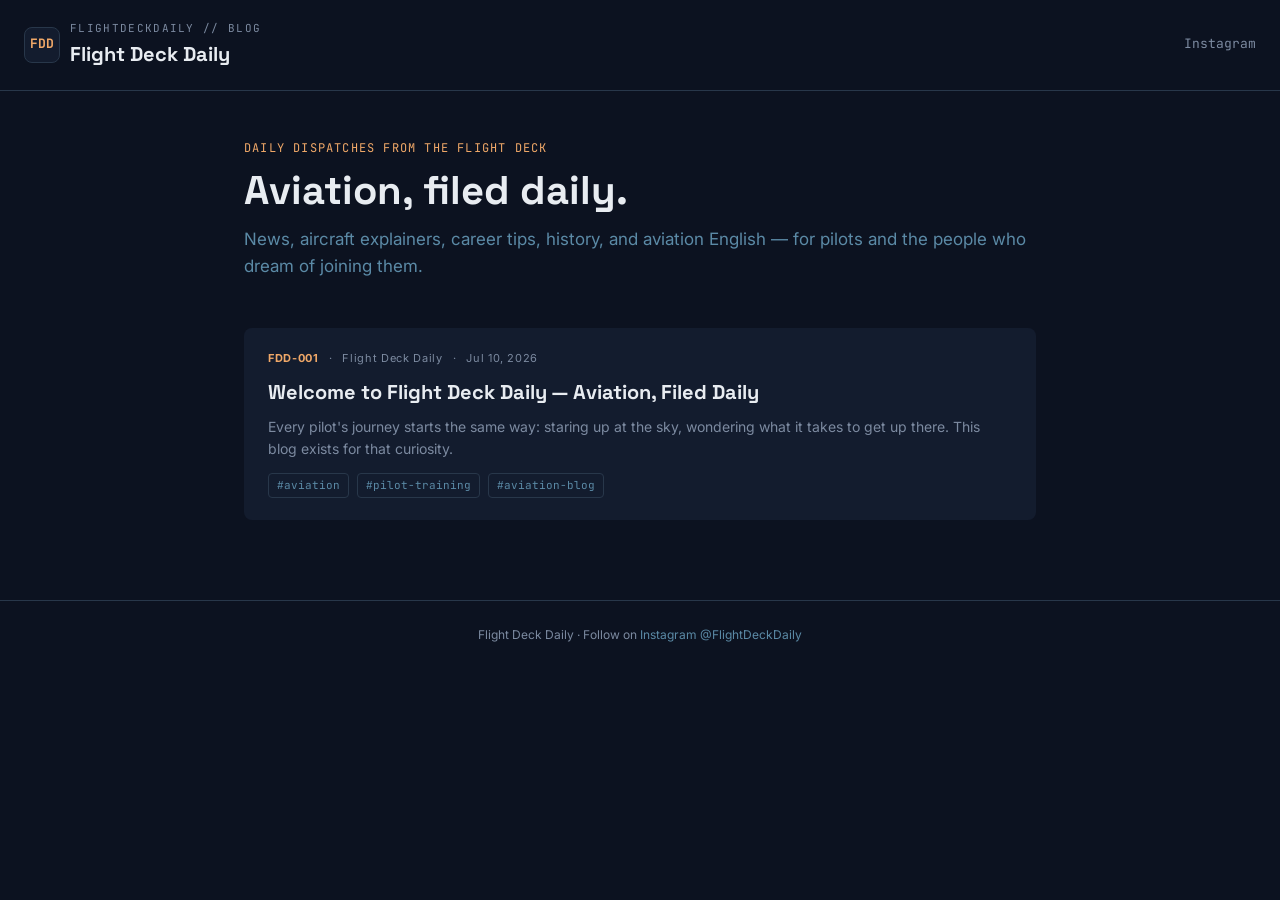
==== index.html @ 6f680945 "Add files via upload" ====
<!DOCTYPE html>
<html lang="en">
<head>
  <meta charset="UTF-8" />
  <meta name="viewport" content="width=device-width, initial-scale=1.0" />
  <title>Flight Deck Daily — Aviation, Filed Daily</title>
  <meta name="description" content="A daily aviation blog for pilots and enthusiasts — news, aircraft explainers, career tips, history, and aviation English." />

  <meta property="og:title" content="Flight Deck Daily — Aviation, Filed Daily" />
  <meta property="og:description" content="A daily aviation blog for pilots and enthusiasts — news, aircraft explainers, career tips, history, and aviation English." />
  <meta property="og:image" content="/assets/og-image.png" />
  <meta property="og:type" content="website" />
  <meta name="twitter:card" content="summary_large_image" />

  <link rel="stylesheet" href="style.css" />
</head>
<body>
  <header class="site-header">
    <div class="brand">
      <div class="brand-mark">FDD</div>
      <div>
        <div class="brand-eyebrow mono">FLIGHTDECKDAILY // BLOG</div>
        <div class="brand-title">Flight Deck Daily</div>
      </div>
    </div>
    <div class="header-links mono">
      <a href="https://instagram.com/FlightDeckDaily" target="_blank" rel="noopener">Instagram</a>
    </div>
  </header>

  <main>
    <div class="hero">
      <div class="eyebrow mono">DAILY DISPATCHES FROM THE FLIGHT DECK</div>
      <h1>Aviation, filed daily.</h1>
      <p>News, aircraft explainers, career tips, history, and aviation English — for pilots and the people who dream of joining them.</p>
    </div>

    <div id="post-list" class="post-list">
      <div class="empty-state">Loading posts…</div>
    </div>
  </main>

  <footer>
    Flight Deck Daily · Follow on <a href="https://instagram.com/FlightDeckDaily" target="_blank" rel="noopener">Instagram @FlightDeckDaily</a>
  </footer>

  <script>
    async function loadPosts() {
      const container = document.getElementById('post-list');
      try {
        const res = await fetch('posts.json');
        const posts = await res.json();
        if (!posts.length) {
          container.innerHTML = '<div class="empty-state">No posts filed yet.</div>';
          return;
        }
        // newest first
        posts.sort((a, b) => new Date(b.date) - new Date(a.date));
        container.innerHTML = posts.map(p => `
          <a class="post-card" href="post.html?slug=${encodeURIComponent(p.slug)}">
            <div class="meta">
              <span class="id">${p.id}</span>
              <span>·</span>
              <span>${p.beat}</span>
              <span>·</span>
              <span>${new Date(p.date).toLocaleDateString(undefined, { month: 'short', day: '2-digit', year: 'numeric' })}</span>
            </div>
            <h2>${p.title}</h2>
            <p class="excerpt">${p.excerpt}</p>
            <div class="tags">
              ${(p.tags || []).map(t => `<span class="tag">#${t}</span>`).join('')}
            </div>
          </a>
        `).join('');
      } catch (e) {
        container.innerHTML = '<div class="empty-state">Couldn\'t load posts. Check posts.json is valid.</div>';
      }
    }
    loadPosts();
  </script>
</body>
</html>
---- style.css ----
@import url('https://fonts.googleapis.com/css2?family=Space+Grotesk:wght@500;700&family=Inter:wght@400;500;600&family=JetBrains+Mono:wght@400;500;700&display=swap');

:root {
  --bg: #0C1220;
  --panel: #131C2E;
  --panel-alt: #0A0F1A;
  --text: #E8ECF1;
  --muted: #7C8AA0;
  --amber: #F0A868;
  --steel: #5B8AA6;
  --divider: #28374A;
}

* { box-sizing: border-box; }

body {
  margin: 0;
  background: var(--bg);
  color: var(--text);
  font-family: 'Inter', sans-serif;
  line-height: 1.6;
}

.mono { font-family: 'JetBrains Mono', monospace; }

a { color: inherit; text-decoration: none; }

header.site-header {
  border-bottom: 1px solid var(--divider);
  padding: 20px 24px;
  display: flex;
  align-items: center;
  justify-content: space-between;
  flex-wrap: wrap;
  gap: 12px;
}

.brand {
  display: flex;
  align-items: center;
  gap: 10px;
}

.brand-mark {
  width: 36px;
  height: 36px;
  border-radius: 8px;
  background: var(--panel);
  border: 1px solid var(--divider);
  display: flex;
  align-items: center;
  justify-content: center;
  color: var(--amber);
  font-weight: 700;
  font-family: 'JetBrains Mono', monospace;
  font-size: 13px;
}

.brand-eyebrow {
  font-size: 11px;
  letter-spacing: 0.12em;
  color: var(--muted);
}

.brand-title {
  font-family: 'Space Grotesk', sans-serif;
  font-size: 20px;
  font-weight: 700;
}

.header-links {
  display: flex;
  gap: 20px;
  font-size: 13px;
  color: var(--muted);
}

.header-links a:hover { color: var(--amber); }

main {
  max-width: 840px;
  margin: 0 auto;
  padding: 48px 24px 80px;
}

.hero {
  margin-bottom: 48px;
}

.hero .eyebrow {
  font-size: 12px;
  letter-spacing: 0.1em;
  color: var(--amber);
  margin-bottom: 10px;
}

.hero h1 {
  font-family: 'Space Grotesk', sans-serif;
  font-size: 40px;
  font-weight: 700;
  margin: 0 0 12px;
  line-height: 1.15;
}

.hero p {
  color: var(--steel);
  font-size: 17px;
  margin: 0;
}

.post-list {
  display: flex;
  flex-direction: column;
  gap: 1px;
  background: var(--divider);
  border-radius: 8px;
  overflow: hidden;
}

.post-card {
  background: var(--panel);
  padding: 22px 24px;
  display: block;
  transition: background 0.15s ease;
}

.post-card:hover { background: var(--panel-alt); }

.post-card .meta {
  font-size: 11px;
  color: var(--muted);
  letter-spacing: 0.06em;
  margin-bottom: 8px;
  display: flex;
  gap: 10px;
  align-items: center;
}

.post-card .meta .id { color: var(--amber); font-weight: 700; }

.post-card h2 {
  font-family: 'Space Grotesk', sans-serif;
  font-size: 20px;
  margin: 0 0 8px;
}

.post-card .excerpt {
  color: var(--muted);
  font-size: 14px;
  margin: 0;
}

.tags {
  margin-top: 12px;
  display: flex;
  gap: 8px;
  flex-wrap: wrap;
}

.tag {
  font-size: 11px;
  color: var(--steel);
  border: 1px solid var(--divider);
  padding: 3px 8px;
  border-radius: 4px;
  font-family: 'JetBrains Mono', monospace;
}

.back-link {
  display: inline-flex;
  align-items: center;
  gap: 6px;
  color: var(--muted);
  font-size: 13px;
  margin-bottom: 24px;
}

.back-link:hover { color: var(--amber); }

.post-detail .meta {
  font-family: 'JetBrains Mono', monospace;
  font-size: 12px;
  color: var(--amber);
  margin-bottom: 12px;
}

.post-detail h1 {
  font-family: 'Space Grotesk', sans-serif;
  font-size: 32px;
  margin: 0 0 24px;
  line-height: 1.2;
}

.post-detail .body {
  font-size: 16px;
  color: #D5DCE5;
  white-space: pre-wrap;
}

footer {
  border-top: 1px solid var(--divider);
  padding: 24px;
  text-align: center;
  font-size: 12px;
  color: var(--muted);
}

footer a { color: var(--steel); }

.empty-state {
  color: var(--muted);
  font-size: 14px;
  padding: 40px 0;
  text-align: center;
}

@media (max-width: 600px) {
  .hero h1 { font-size: 30px; }
}
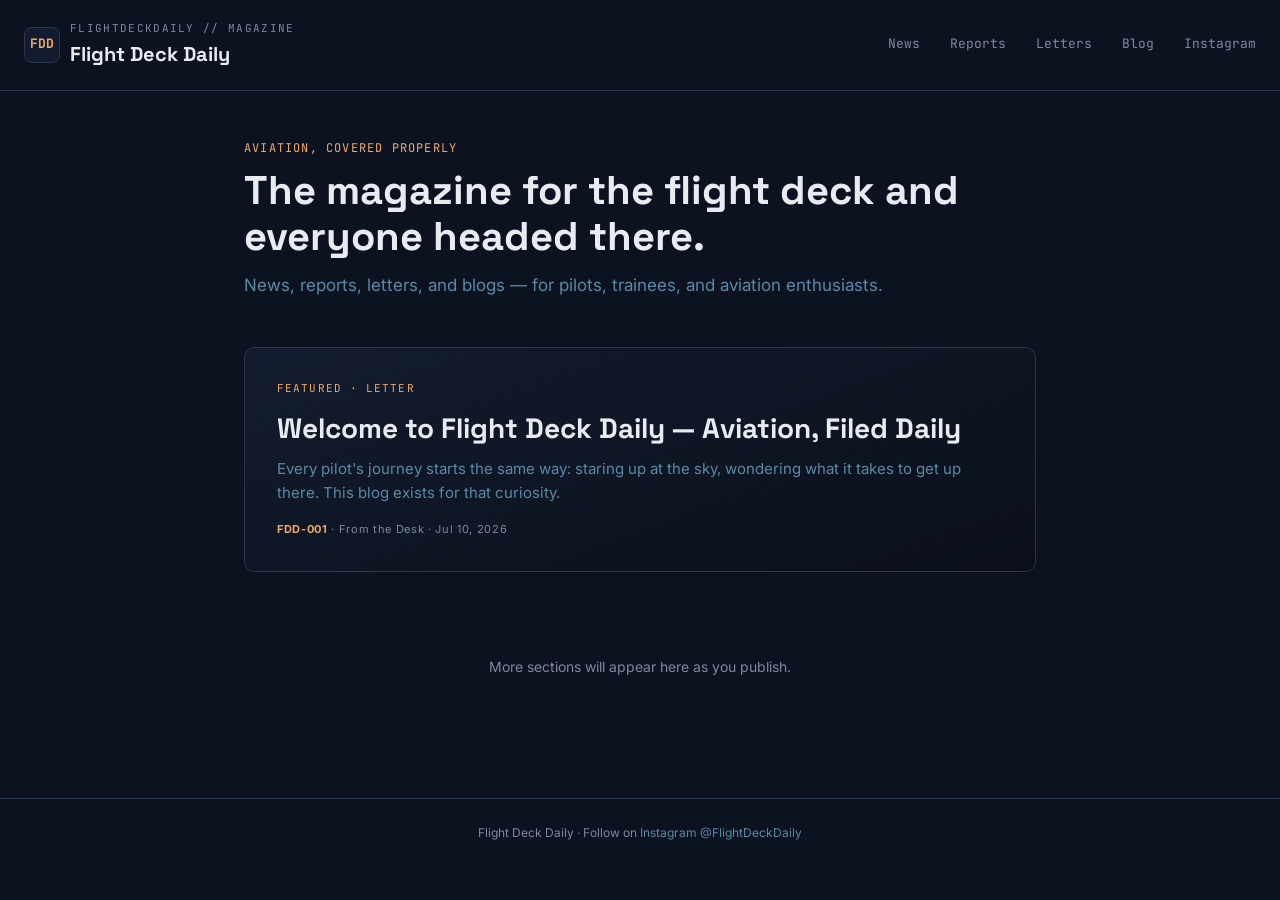
==== commit 70d7b739: "Add files via upload" ====
--- a/index.html
+++ b/index.html
@@ -3,11 +3,11 @@
 <head>
   <meta charset="UTF-8" />
   <meta name="viewport" content="width=device-width, initial-scale=1.0" />
-  <title>Flight Deck Daily — Aviation, Filed Daily</title>
-  <meta name="description" content="A daily aviation blog for pilots and enthusiasts — news, aircraft explainers, career tips, history, and aviation English." />
+  <title>Flight Deck Daily — Aviation Magazine</title>
+  <meta name="description" content="An aviation magazine covering news, reports, letters, and blogs for pilots and enthusiasts." />
 
-  <meta property="og:title" content="Flight Deck Daily — Aviation, Filed Daily" />
-  <meta property="og:description" content="A daily aviation blog for pilots and enthusiasts — news, aircraft explainers, career tips, history, and aviation English." />
+  <meta property="og:title" content="Flight Deck Daily — Aviation Magazine" />
+  <meta property="og:description" content="An aviation magazine covering news, reports, letters, and blogs for pilots and enthusiasts." />
   <meta property="og:image" content="/assets/og-image.png" />
   <meta property="og:type" content="website" />
   <meta name="twitter:card" content="summary_large_image" />
@@ -19,25 +19,28 @@
     <div class="brand">
       <div class="brand-mark">FDD</div>
       <div>
-        <div class="brand-eyebrow mono">FLIGHTDECKDAILY // BLOG</div>
+        <div class="brand-eyebrow mono">FLIGHTDECKDAILY // MAGAZINE</div>
         <div class="brand-title">Flight Deck Daily</div>
       </div>
     </div>
-    <div class="header-links mono">
+    <nav class="header-links mono">
+      <a href="#news">News</a>
+      <a href="#reports">Reports</a>
+      <a href="#letters">Letters</a>
+      <a href="#blog">Blog</a>
       <a href="https://instagram.com/FlightDeckDaily" target="_blank" rel="noopener">Instagram</a>
-    </div>
+    </nav>
   </header>
 
   <main>
     <div class="hero">
-      <div class="eyebrow mono">DAILY DISPATCHES FROM THE FLIGHT DECK</div>
-      <h1>Aviation, filed daily.</h1>
-      <p>News, aircraft explainers, career tips, history, and aviation English — for pilots and the people who dream of joining them.</p>
+      <div class="eyebrow mono">AVIATION, COVERED PROPERLY</div>
+      <h1>The magazine for the flight deck and everyone headed there.</h1>
+      <p>News, reports, letters, and blogs — for pilots, trainees, and aviation enthusiasts.</p>
     </div>
 
-    <div id="post-list" class="post-list">
-      <div class="empty-state">Loading posts…</div>
-    </div>
+    <div id="featured-wrap"></div>
+    <div id="sections-wrap"></div>
   </main>
 
   <footer>
@@ -45,35 +48,91 @@
   </footer>
 
   <script>
+    const SECTIONS = [
+      { key: 'News', id: 'news', label: 'News' },
+      { key: 'Report', id: 'reports', label: 'Reports' },
+      { key: 'Letter', id: 'letters', label: 'Letters' },
+      { key: 'Blog', id: 'blog', label: 'Blog' },
+    ];
+
+    function fmtDate(d) {
+      return new Date(d).toLocaleDateString(undefined, { month: 'short', day: '2-digit', year: 'numeric' });
+    }
+
+    function cardHTML(p) {
+      return `
+        <a class="post-card" href="post.html?slug=${encodeURIComponent(p.slug)}">
+          <div class="meta">
+            <span class="id">${p.id}</span>
+            <span>·</span>
+            <span>${p.beat}</span>
+            <span>·</span>
+            <span>${fmtDate(p.date)}</span>
+          </div>
+          <h2>${p.title}</h2>
+          <p class="excerpt">${p.excerpt}</p>
+          <div class="tags">
+            ${(p.tags || []).map(t => `<span class="tag">#${t}</span>`).join('')}
+          </div>
+        </a>
+      `;
+    }
+
+    function featuredHTML(p) {
+      return `
+        <a class="featured-card" href="post.html?slug=${encodeURIComponent(p.slug)}">
+          <div class="featured-tag mono">FEATURED · ${p.type.toUpperCase()}</div>
+          <h2>${p.title}</h2>
+          <p>${p.excerpt}</p>
+          <div class="meta">
+            <span class="id">${p.id}</span>
+            <span>·</span>
+            <span>${p.beat}</span>
+            <span>·</span>
+            <span>${fmtDate(p.date)}</span>
+          </div>
+        </a>
+      `;
+    }
+
     async function loadPosts() {
-      const container = document.getElementById('post-list');
+      const featuredWrap = document.getElementById('featured-wrap');
+      const sectionsWrap = document.getElementById('sections-wrap');
+
       try {
         const res = await fetch('posts.json');
         const posts = await res.json();
+
         if (!posts.length) {
-          container.innerHTML = '<div class="empty-state">No posts filed yet.</div>';
+          sectionsWrap.innerHTML = '<div class="empty-state">No posts filed yet.</div>';
           return;
         }
-        // newest first
+
         posts.sort((a, b) => new Date(b.date) - new Date(a.date));
-        container.innerHTML = posts.map(p => `
-          <a class="post-card" href="post.html?slug=${encodeURIComponent(p.slug)}">
-            <div class="meta">
-              <span class="id">${p.id}</span>
-              <span>·</span>
-              <span>${p.beat}</span>
-              <span>·</span>
-              <span>${new Date(p.date).toLocaleDateString(undefined, { month: 'short', day: '2-digit', year: 'numeric' })}</span>
-            </div>
-            <h2>${p.title}</h2>
-            <p class="excerpt">${p.excerpt}</p>
-            <div class="tags">
-              ${(p.tags || []).map(t => `<span class="tag">#${t}</span>`).join('')}
-            </div>
-          </a>
-        `).join('');
+
+        featuredWrap.innerHTML = featuredHTML(posts[0]);
+
+        const rest = posts.slice(1);
+        let sectionsHTML = '';
+
+        SECTIONS.forEach(section => {
+          const items = rest.filter(p => p.type === section.key);
+          if (!items.length) return;
+          sectionsHTML += `
+            <section id="${section.id}" class="mag-section">
+              <div class="section-header">
+                <h3>${section.label}</h3>
+              </div>
+              <div class="post-list">
+                ${items.map(cardHTML).join('')}
+              </div>
+            </section>
+          `;
+        });
+
+        sectionsWrap.innerHTML = sectionsHTML || '<div class="empty-state">More sections will appear here as you publish.</div>';
       } catch (e) {
-        container.innerHTML = '<div class="empty-state">Couldn\'t load posts. Check posts.json is valid.</div>';
+        sectionsWrap.innerHTML = '<div class="empty-state">Couldn\'t load posts. Check posts.json is valid.</div>';
       }
     }
     loadPosts();
--- a/style.css
+++ b/style.css
@@ -108,6 +108,74 @@
   margin: 0;
 }
 
+.header-links a { margin-left: 4px; }
+.header-links a:not(:last-child) { margin-right: 6px; }
+
+.featured-card {
+  display: block;
+  background: linear-gradient(160deg, var(--panel) 0%, var(--panel-alt) 100%);
+  border: 1px solid var(--divider);
+  border-radius: 10px;
+  padding: 32px;
+  margin-bottom: 44px;
+  transition: border-color 0.15s ease;
+}
+
+.featured-card:hover { border-color: var(--amber); }
+
+.featured-tag {
+  font-size: 11px;
+  color: var(--amber);
+  letter-spacing: 0.1em;
+  margin-bottom: 14px;
+}
+
+.featured-card h2 {
+  font-family: 'Space Grotesk', sans-serif;
+  font-size: 28px;
+  margin: 0 0 12px;
+  line-height: 1.2;
+}
+
+.featured-card p {
+  color: var(--steel);
+  font-size: 15px;
+  margin: 0 0 16px;
+}
+
+.featured-card .meta {
+  font-size: 11px;
+  color: var(--muted);
+  letter-spacing: 0.06em;
+}
+
+.featured-card .meta .id { color: var(--amber); font-weight: 700; }
+
+.mag-section {
+  margin-bottom: 48px;
+}
+
+.section-header {
+  display: flex;
+  align-items: center;
+  gap: 12px;
+  margin-bottom: 16px;
+}
+
+.section-header h3 {
+  font-family: 'Space Grotesk', sans-serif;
+  font-size: 20px;
+  margin: 0;
+  white-space: nowrap;
+}
+
+.section-header::after {
+  content: '';
+  flex: 1;
+  height: 1px;
+  background: var(--divider);
+}
+
 .post-list {
   display: flex;
   flex-direction: column;
